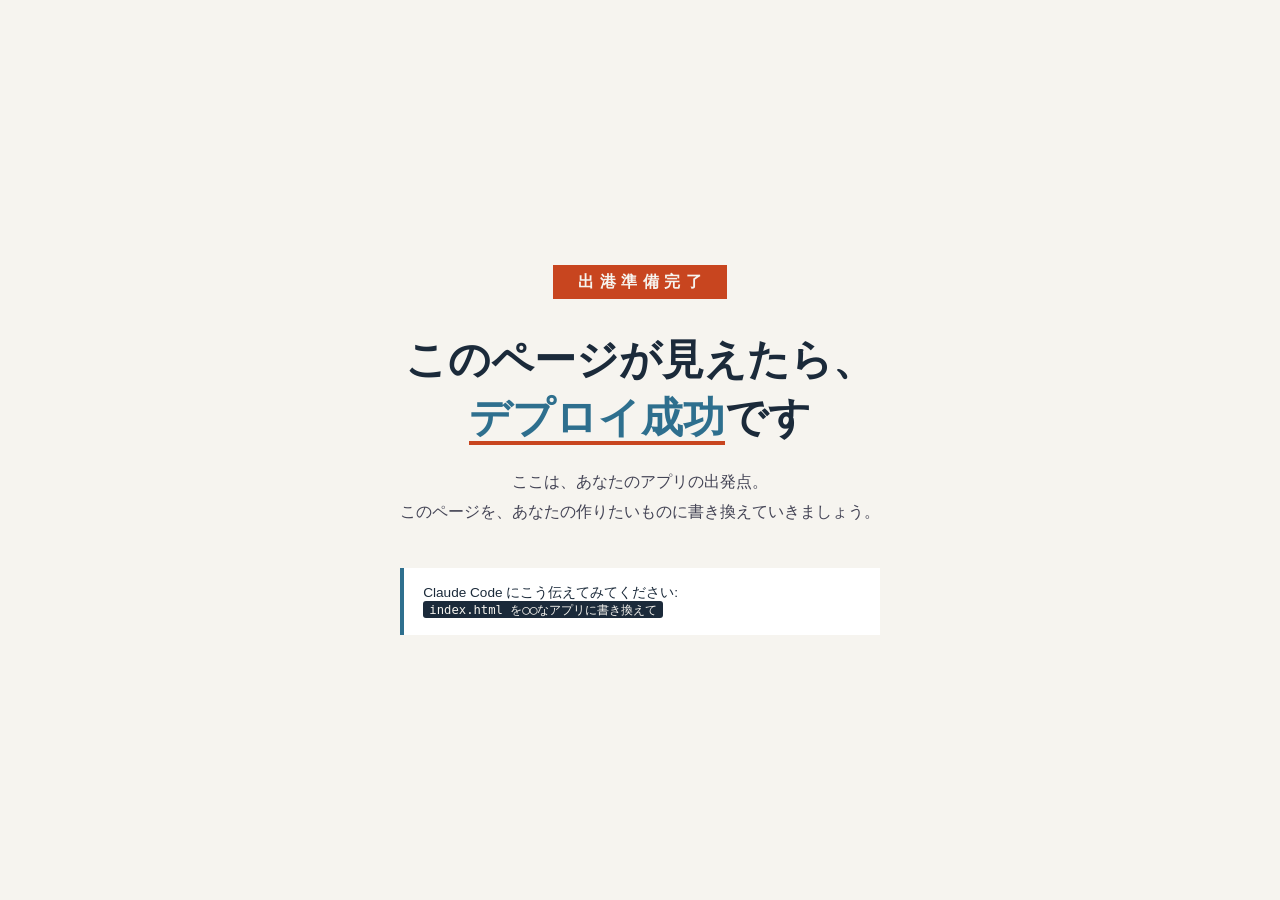
==== index.html @ 338bb966 "Initial commit" ====
<!DOCTYPE html>
<html lang="ja">
<head>
<meta charset="UTF-8">
<meta name="viewport" content="width=device-width, initial-scale=1.0">
<title>Hackatsuon Starter</title>
<style>
  :root {
    --ink: #1b2a3a;      /* 三陸の夜の海 */
    --paper: #f6f4ef;    /* 帆布 */
    --accent: #c8451f;   /* 大漁旗の朱 */
    --wave: #2e6f8e;     /* 昼の海 */
  }
  * { margin: 0; padding: 0; box-sizing: border-box; }
  body {
    font-family: "Hiragino Kaku Gothic ProN", "Yu Gothic", sans-serif;
    background: var(--paper);
    color: var(--ink);
    min-height: 100svh;
    display: grid;
    place-items: center;
    padding: 2rem;
  }
  main { max-width: 34rem; text-align: center; }
  .flag {
    display: inline-block;
    background: var(--accent);
    color: var(--paper);
    font-weight: 700;
    letter-spacing: 0.35em;
    padding: 0.4rem 1.2rem 0.4rem 1.55rem;
    margin-bottom: 2rem;
  }
  h1 {
    font-size: clamp(1.8rem, 6vw, 2.6rem);
    line-height: 1.4;
    margin-bottom: 1.2rem;
  }
  h1 em {
    font-style: normal;
    color: var(--wave);
    border-bottom: 4px solid var(--accent);
  }
  p { line-height: 1.9; color: #445; }
  .hint {
    margin-top: 2.5rem;
    font-size: 0.85rem;
    text-align: left;
    background: #fff;
    border-left: 4px solid var(--wave);
    padding: 1rem 1.2rem;
  }
  code {
    background: var(--ink);
    color: var(--paper);
    padding: 0.15em 0.5em;
    border-radius: 3px;
    font-size: 0.9em;
  }
</style>
</head>
<body>
<main>
  <span class="flag">出港準備完了</span>
  <h1>このページが見えたら、<br><em>デプロイ成功</em>です</h1>
  <p>
    ここは、あなたのアプリの出発点。<br>
    このページを、あなたの作りたいものに書き換えていきましょう。
  </p>
  <div class="hint">
    Claude Code にこう伝えてみてください:<br>
    <code>index.html を◯◯なアプリに書き換えて</code>
  </div>
</main>
</body>
</html>
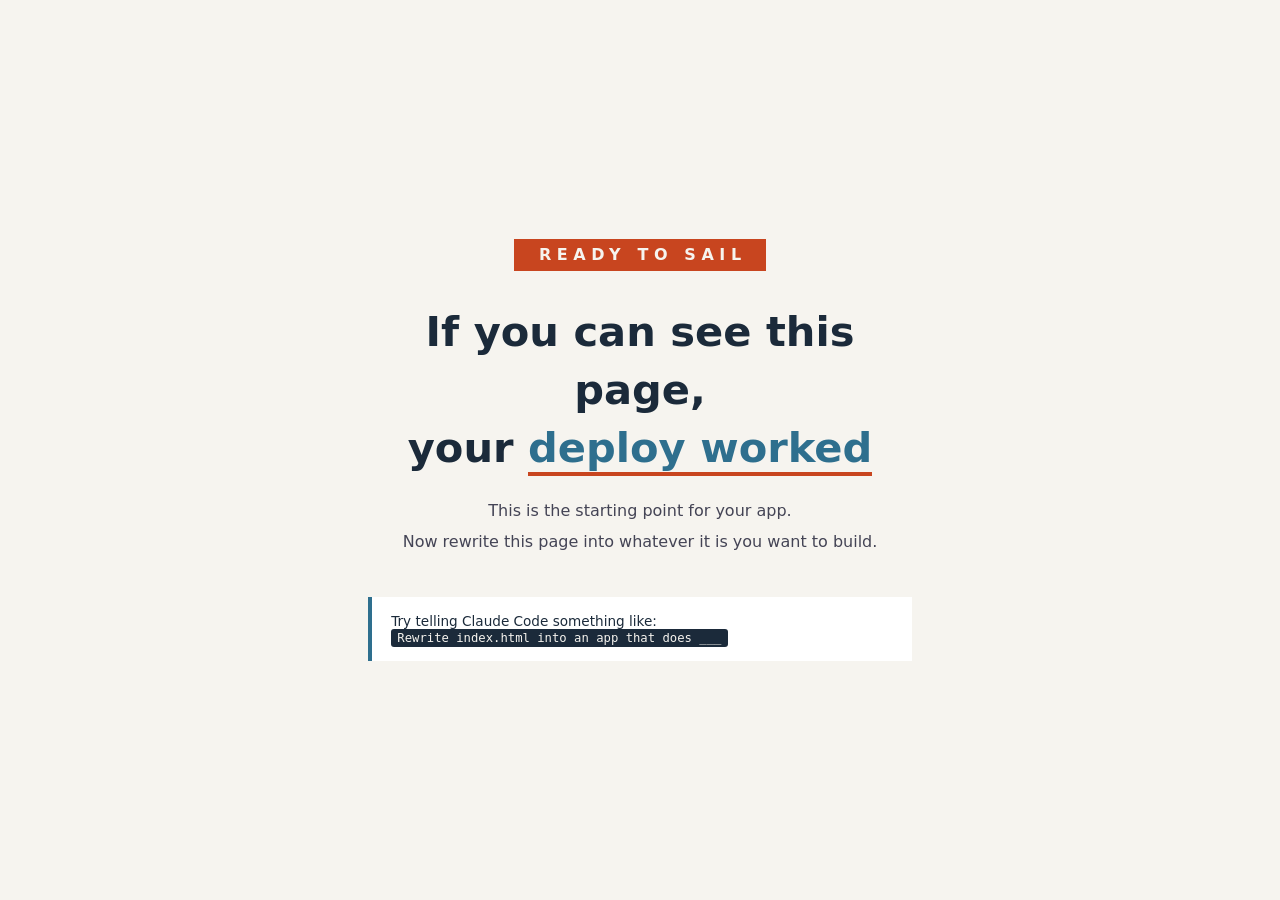
==== commit 8f5c484e: "more translations" ====
--- a/index.html
+++ b/index.html
@@ -1,19 +1,19 @@
 <!DOCTYPE html>
-<html lang="ja">
+<html lang="en">
 <head>
 <meta charset="UTF-8">
 <meta name="viewport" content="width=device-width, initial-scale=1.0">
 <title>Hackatsuon Starter</title>
 <style>
   :root {
-    --ink: #1b2a3a;      /* 三陸の夜の海 */
-    --paper: #f6f4ef;    /* 帆布 */
-    --accent: #c8451f;   /* 大漁旗の朱 */
-    --wave: #2e6f8e;     /* 昼の海 */
+    --ink: #1b2a3a;      /* the Sanriku sea at night */
+    --paper: #f6f4ef;    /* sailcloth */
+    --accent: #c8451f;   /* the vermilion of a big-catch flag */
+    --wave: #2e6f8e;     /* the sea by day */
   }
   * { margin: 0; padding: 0; box-sizing: border-box; }
   body {
-    font-family: "Hiragino Kaku Gothic ProN", "Yu Gothic", sans-serif;
+    font-family: system-ui, -apple-system, "Segoe UI", "Hiragino Kaku Gothic ProN", "Yu Gothic", sans-serif;
     background: var(--paper);
     color: var(--ink);
     min-height: 100svh;
@@ -61,15 +61,15 @@
 </head>
 <body>
 <main>
-  <span class="flag">出港準備完了</span>
-  <h1>このページが見えたら、<br><em>デプロイ成功</em>です</h1>
+  <span class="flag">READY TO SAIL</span>
+  <h1>If you can see this page,<br>your <em>deploy worked</em></h1>
   <p>
-    ここは、あなたのアプリの出発点。<br>
-    このページを、あなたの作りたいものに書き換えていきましょう。
+    This is the starting point for your app.<br>
+    Now rewrite this page into whatever it is you want to build.
   </p>
   <div class="hint">
-    Claude Code にこう伝えてみてください:<br>
-    <code>index.html を◯◯なアプリに書き換えて</code>
+    Try telling Claude Code something like:<br>
+    <code>Rewrite index.html into an app that does ___</code>
   </div>
 </main>
 </body>
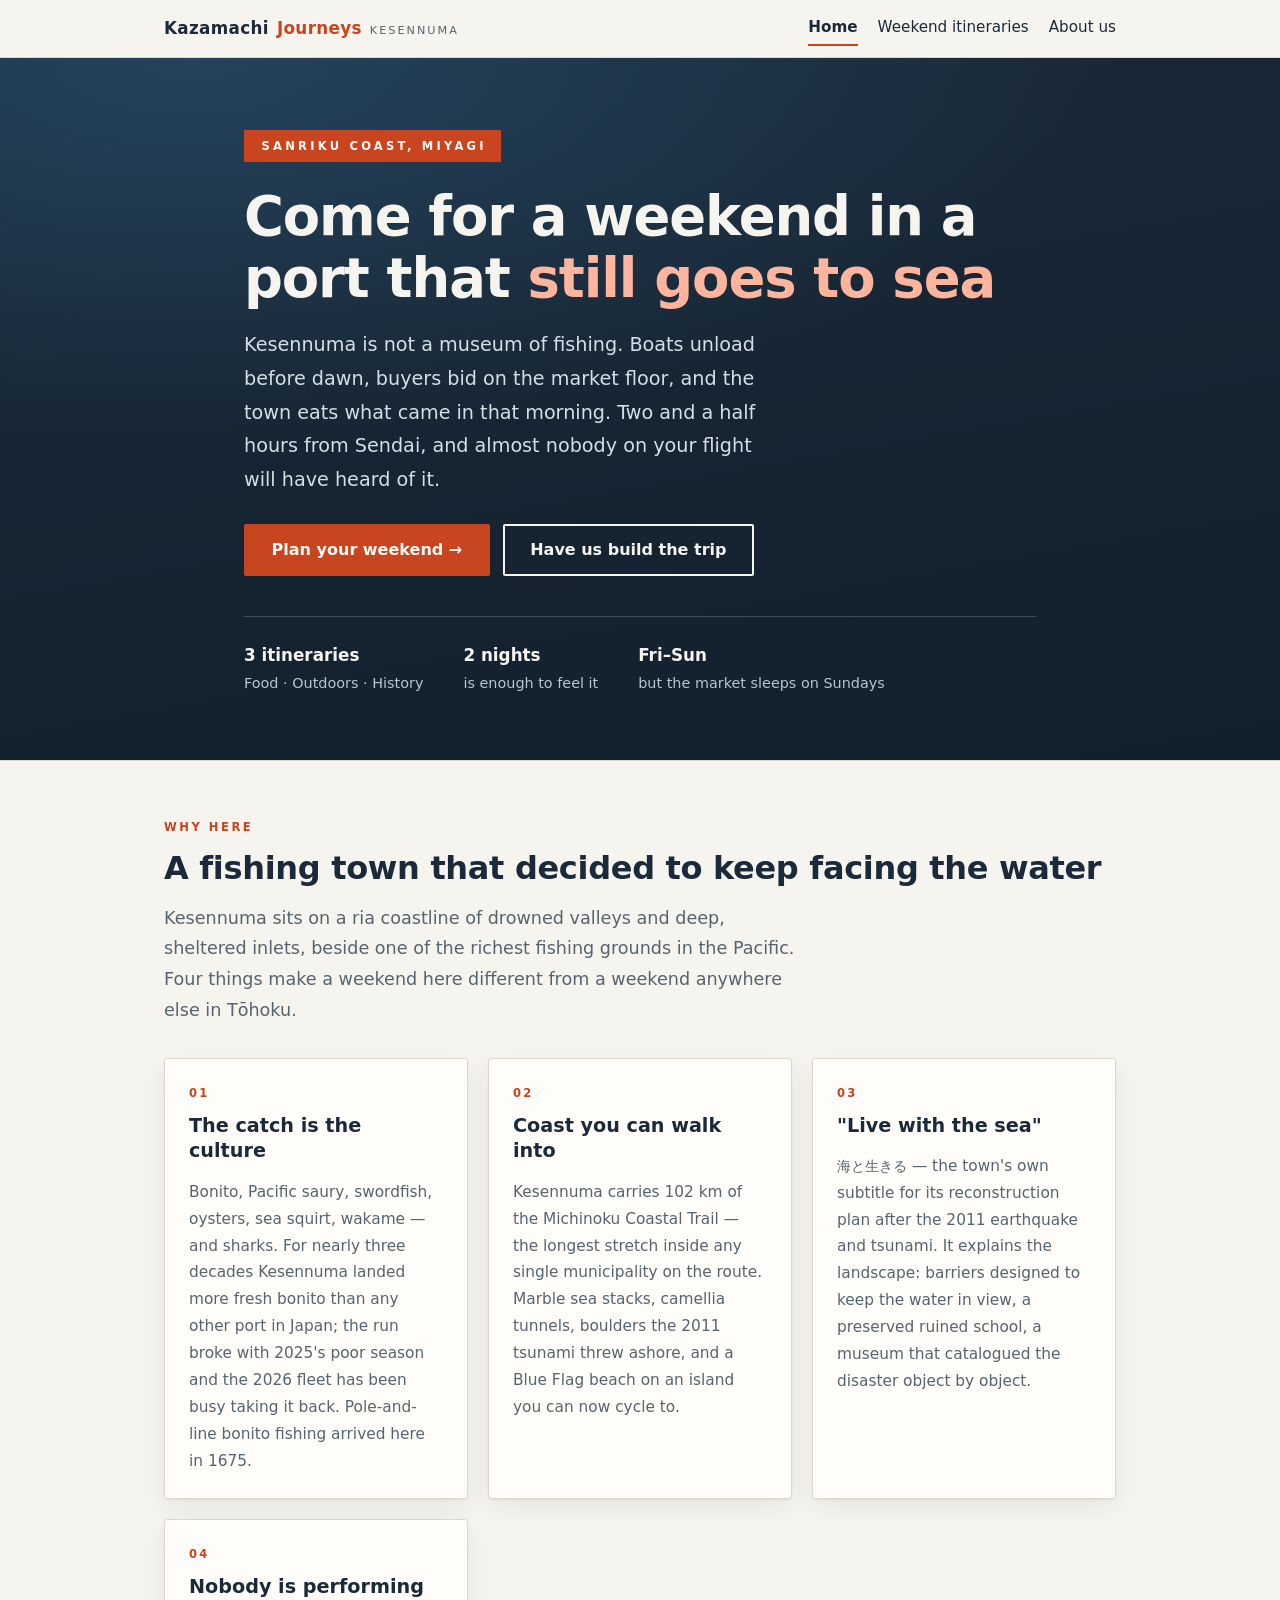
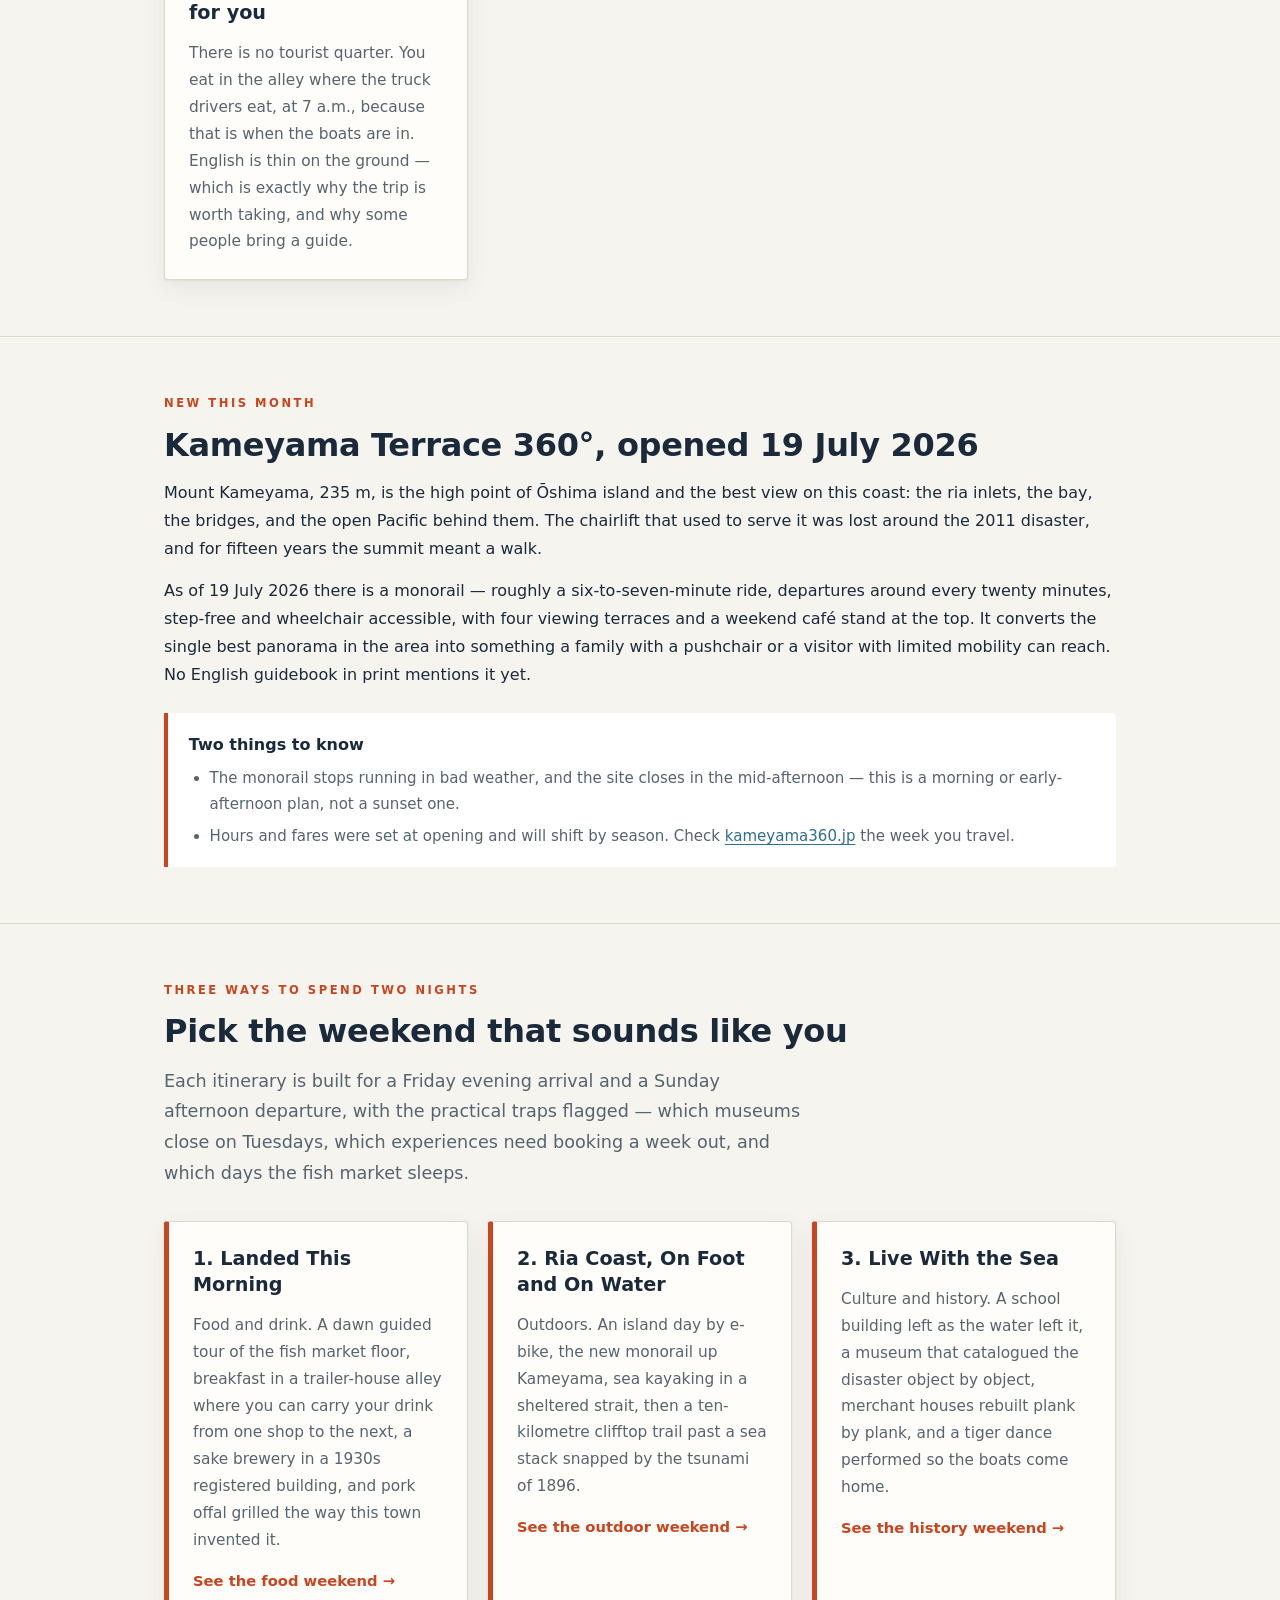
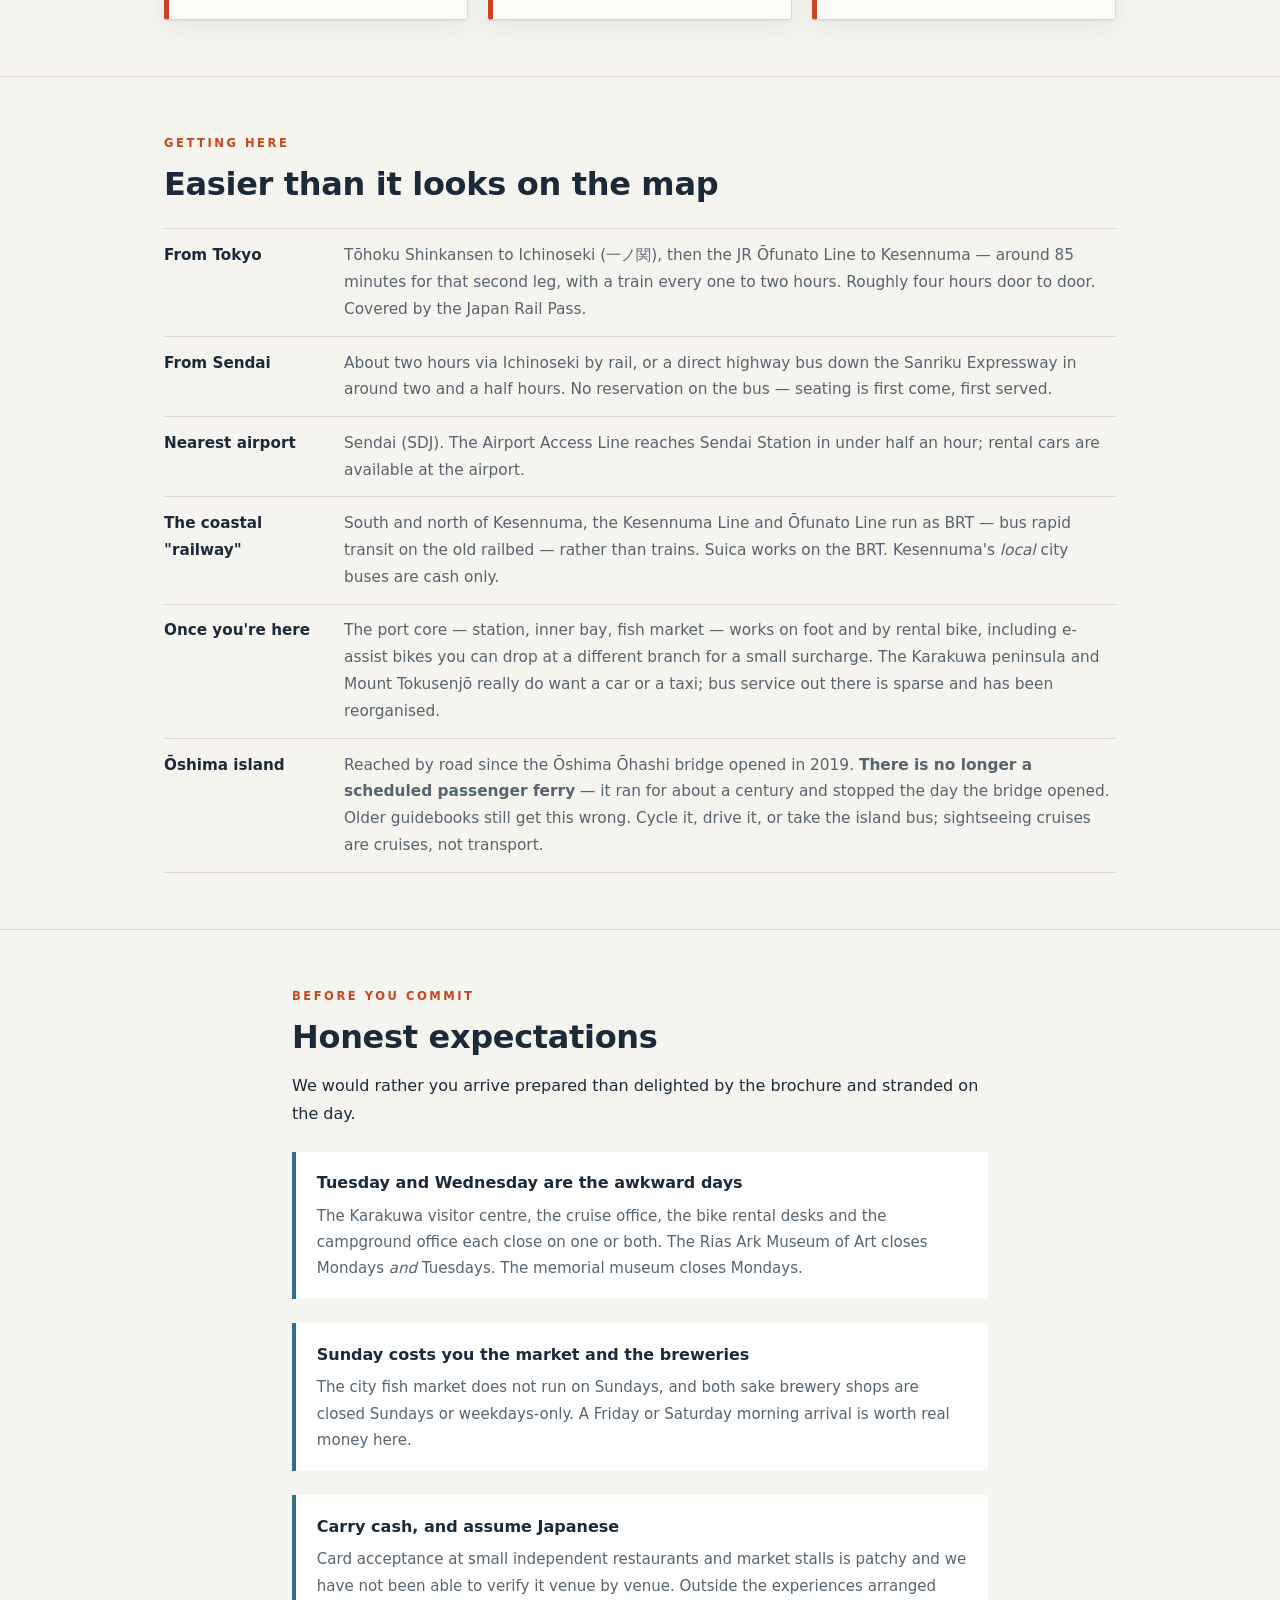
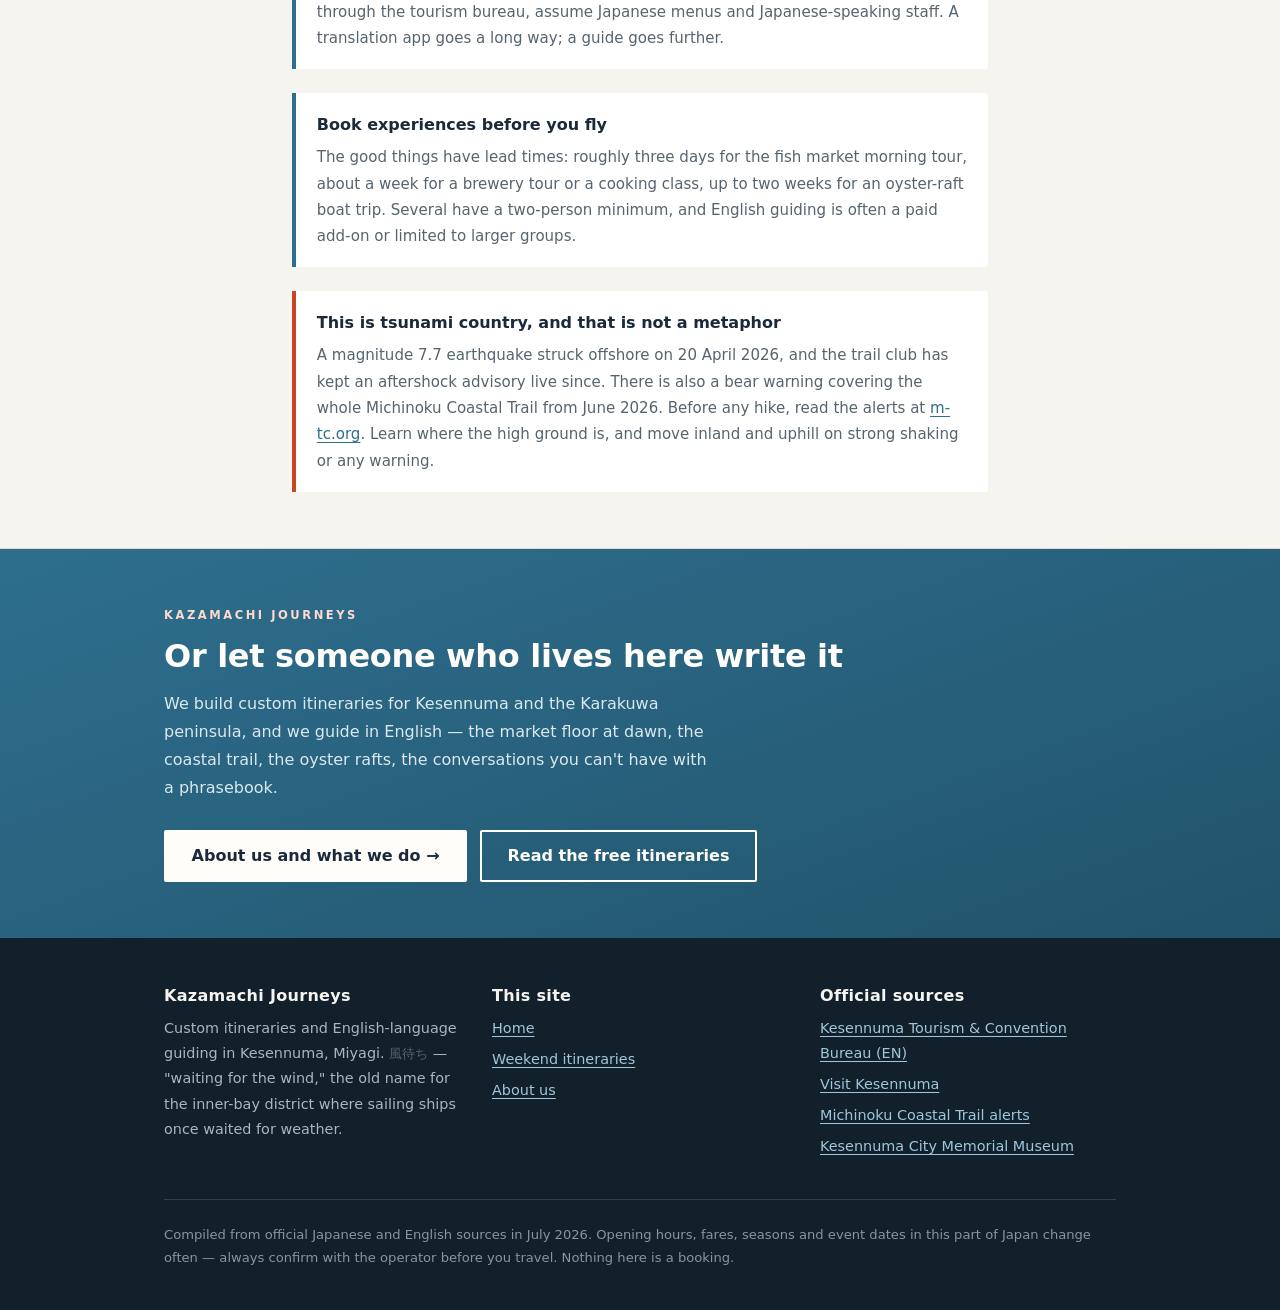
==== commit f3466436: "Replace starter page with a Kesennuma tourism site Build out a three-page static site for foreign vi" ====
--- a/index.html
+++ b/index.html
@@ -3,74 +3,335 @@
 <head>
 <meta charset="UTF-8">
 <meta name="viewport" content="width=device-width, initial-scale=1.0">
-<title>Hackatsuon Starter</title>
-<style>
-  :root {
-    --ink: #1b2a3a;      /* the Sanriku sea at night */
-    --paper: #f6f4ef;    /* sailcloth */
-    --accent: #c8451f;   /* the vermilion of a big-catch flag */
-    --wave: #2e6f8e;     /* the sea by day */
-  }
-  * { margin: 0; padding: 0; box-sizing: border-box; }
-  body {
-    font-family: system-ui, -apple-system, "Segoe UI", "Hiragino Kaku Gothic ProN", "Yu Gothic", sans-serif;
-    background: var(--paper);
-    color: var(--ink);
-    min-height: 100svh;
-    display: grid;
-    place-items: center;
-    padding: 2rem;
-  }
-  main { max-width: 34rem; text-align: center; }
-  .flag {
-    display: inline-block;
-    background: var(--accent);
-    color: var(--paper);
-    font-weight: 700;
-    letter-spacing: 0.35em;
-    padding: 0.4rem 1.2rem 0.4rem 1.55rem;
-    margin-bottom: 2rem;
-  }
-  h1 {
-    font-size: clamp(1.8rem, 6vw, 2.6rem);
-    line-height: 1.4;
-    margin-bottom: 1.2rem;
-  }
-  h1 em {
-    font-style: normal;
-    color: var(--wave);
-    border-bottom: 4px solid var(--accent);
-  }
-  p { line-height: 1.9; color: #445; }
-  .hint {
-    margin-top: 2.5rem;
-    font-size: 0.85rem;
-    text-align: left;
-    background: #fff;
-    border-left: 4px solid var(--wave);
-    padding: 1rem 1.2rem;
-  }
-  code {
-    background: var(--ink);
-    color: var(--paper);
-    padding: 0.15em 0.5em;
-    border-radius: 3px;
-    font-size: 0.9em;
-  }
-</style>
+<title>Kesennuma — a working fishing port on the Sanriku coast | Kazamachi Journeys</title>
+<meta name="description" content="An English guide to Kesennuma, Miyagi: one of Japan's great fishing ports. Weekend itineraries for food, the outdoors, and history — plus custom trips and local guiding.">
+<link rel="stylesheet" href="./style.css">
 </head>
 <body>
-<main>
-  <span class="flag">READY TO SAIL</span>
-  <h1>If you can see this page,<br>your <em>deploy worked</em></h1>
-  <p>
-    This is the starting point for your app.<br>
-    Now rewrite this page into whatever it is you want to build.
-  </p>
-  <div class="hint">
-    Try telling Claude Code something like:<br>
-    <code>Rewrite index.html into an app that does ___</code>
+<a class="skip" href="#main">Skip to content</a>
+
+<header class="site-header">
+  <div class="wrap">
+    <a class="brand" href="./index.html">
+      Kazamachi <span>Journeys</span>
+      <small>Kesennuma</small>
+    </a>
+    <nav class="nav" aria-label="Main">
+      <a href="./index.html" aria-current="page">Home</a>
+      <a href="./itineraries.html">Weekend itineraries</a>
+      <a href="./about.html">About us</a>
+    </nav>
   </div>
+</header>
+
+<main id="main">
+
+  <section class="hero">
+    <div class="wrap">
+      <span class="flag">Sanriku coast, Miyagi</span>
+      <h1>Come for a weekend in a port that <em>still goes to sea</em></h1>
+      <p>
+        Kesennuma is not a museum of fishing. Boats unload before dawn, buyers bid on
+        the market floor, and the town eats what came in that morning. Two and a half
+        hours from Sendai, and almost nobody on your flight will have heard of it.
+      </p>
+      <div class="btn-row">
+        <a class="btn btn-primary" href="./itineraries.html">Plan your weekend →</a>
+        <a class="btn btn-ghost" href="./about.html">Have us build the trip</a>
+      </div>
+      <div class="hero-meta">
+        <div><strong>3 itineraries</strong> Food · Outdoors · History</div>
+        <div><strong>2 nights</strong> is enough to feel it</div>
+        <div><strong>Fri–Sun</strong> but the market sleeps on Sundays</div>
+      </div>
+    </div>
+  </section>
+
+  <section>
+    <div class="wrap">
+      <p class="eyebrow">Why here</p>
+      <h2>A fishing town that decided to keep facing the water</h2>
+      <p class="lede">
+        Kesennuma sits on a ria coastline of drowned valleys and deep, sheltered inlets,
+        beside one of the richest fishing grounds in the Pacific. Four things make a
+        weekend here different from a weekend anywhere else in Tōhoku.
+      </p>
+
+      <div class="cards">
+        <article class="card">
+          <span class="card-num">01</span>
+          <h3>The catch is the culture</h3>
+          <p>
+            Bonito, Pacific saury, swordfish, oysters, sea squirt, wakame — and sharks.
+            For nearly three decades Kesennuma landed more fresh bonito than any other
+            port in Japan; the run broke with 2025's poor season and the 2026 fleet has
+            been busy taking it back. Pole-and-line bonito fishing arrived here in 1675.
+          </p>
+        </article>
+        <article class="card">
+          <span class="card-num">02</span>
+          <h3>Coast you can walk into</h3>
+          <p>
+            Kesennuma carries 102&nbsp;km of the Michinoku Coastal Trail — the longest
+            stretch inside any single municipality on the route. Marble sea stacks,
+            camellia tunnels, boulders the 2011 tsunami threw ashore, and a Blue Flag
+            beach on an island you can now cycle to.
+          </p>
+        </article>
+        <article class="card">
+          <span class="card-num">03</span>
+          <h3>"Live with the sea"</h3>
+          <p>
+            <span class="jp">海と生きる</span> — the town's own subtitle for its
+            reconstruction plan after the 2011 earthquake and tsunami. It explains the
+            landscape: barriers designed to keep the water in view, a preserved ruined
+            school, a museum that catalogued the disaster object by object.
+          </p>
+        </article>
+        <article class="card">
+          <span class="card-num">04</span>
+          <h3>Nobody is performing for you</h3>
+          <p>
+            There is no tourist quarter. You eat in the alley where the truck drivers eat,
+            at 7&nbsp;a.m., because that is when the boats are in. English is thin on the
+            ground — which is exactly why the trip is worth taking, and why some people
+            bring a guide.
+          </p>
+        </article>
+      </div>
+    </div>
+  </section>
+
+  <section>
+    <div class="wrap">
+      <p class="eyebrow">New this month</p>
+      <h2>Kameyama Terrace 360°, opened 19 July 2026</h2>
+      <p>
+        Mount Kameyama, 235&nbsp;m, is the high point of Ōshima island and the best view
+        on this coast: the ria inlets, the bay, the bridges, and the open Pacific behind
+        them. The chairlift that used to serve it was lost around the 2011 disaster, and
+        for fifteen years the summit meant a walk.
+      </p>
+      <p>
+        As of 19 July 2026 there is a monorail — roughly a six-to-seven-minute ride,
+        departures around every twenty minutes, step-free and wheelchair accessible, with
+        four viewing terraces and a weekend café stand at the top. It converts the single
+        best panorama in the area into something a family with a pushchair or a visitor
+        with limited mobility can reach. No English guidebook in print mentions it yet.
+      </p>
+      <div class="note warn">
+        <h4>Two things to know</h4>
+        <ul>
+          <li>The monorail stops running in bad weather, and the site closes in the
+              mid-afternoon — this is a morning or early-afternoon plan, not a sunset one.</li>
+          <li>Hours and fares were set at opening and will shift by season. Check
+              <a href="https://kameyama360.jp/" rel="noopener">kameyama360.jp</a> the week you travel.</li>
+        </ul>
+      </div>
+    </div>
+  </section>
+
+  <section>
+    <div class="wrap">
+      <p class="eyebrow">Three ways to spend two nights</p>
+      <h2>Pick the weekend that sounds like you</h2>
+      <p class="lede">
+        Each itinerary is built for a Friday evening arrival and a Sunday afternoon
+        departure, with the practical traps flagged — which museums close on Tuesdays,
+        which experiences need booking a week out, and which days the fish market sleeps.
+      </p>
+
+      <div class="cards">
+        <a class="teaser" href="./itineraries.html#food">
+          <h3>1. Landed This Morning</h3>
+          <p>
+            Food and drink. A dawn guided tour of the fish market floor, breakfast in a
+            trailer-house alley where you can carry your drink from one shop to the next,
+            a sake brewery in a 1930s registered building, and pork offal grilled the way
+            this town invented it.
+          </p>
+          <span class="more">See the food weekend →</span>
+        </a>
+        <a class="teaser" href="./itineraries.html#outdoors">
+          <h3>2. Ria Coast, On Foot and On Water</h3>
+          <p>
+            Outdoors. An island day by e-bike, the new monorail up Kameyama, sea kayaking
+            in a sheltered strait, then a ten-kilometre clifftop trail past a sea stack
+            snapped by the tsunami of 1896.
+          </p>
+          <span class="more">See the outdoor weekend →</span>
+        </a>
+        <a class="teaser" href="./itineraries.html#history">
+          <h3>3. Live With the Sea</h3>
+          <p>
+            Culture and history. A school building left as the water left it, a museum
+            that catalogued the disaster object by object, merchant houses rebuilt plank
+            by plank, and a tiger dance performed so the boats come home.
+          </p>
+          <span class="more">See the history weekend →</span>
+        </a>
+      </div>
+    </div>
+  </section>
+
+  <section>
+    <div class="wrap">
+      <p class="eyebrow">Getting here</p>
+      <h2>Easier than it looks on the map</h2>
+      <dl class="facts">
+        <div>
+          <dt>From Tokyo</dt>
+          <dd>Tōhoku Shinkansen to Ichinoseki (一ノ関), then the JR Ōfunato Line to
+              Kesennuma — around 85 minutes for that second leg, with a train every one
+              to two hours. Roughly four hours door to door. Covered by the Japan Rail Pass.</dd>
+        </div>
+        <div>
+          <dt>From Sendai</dt>
+          <dd>About two hours via Ichinoseki by rail, or a direct highway bus down the
+              Sanriku Expressway in around two and a half hours. No reservation on the
+              bus — seating is first come, first served.</dd>
+        </div>
+        <div>
+          <dt>Nearest airport</dt>
+          <dd>Sendai (SDJ). The Airport Access Line reaches Sendai Station in under
+              half an hour; rental cars are available at the airport.</dd>
+        </div>
+        <div>
+          <dt>The coastal "railway"</dt>
+          <dd>South and north of Kesennuma, the Kesennuma Line and Ōfunato Line run as
+              BRT — bus rapid transit on the old railbed — rather than trains. Suica works
+              on the BRT. Kesennuma's <em>local</em> city buses are cash only.</dd>
+        </div>
+        <div>
+          <dt>Once you're here</dt>
+          <dd>The port core — station, inner bay, fish market — works on foot and by
+              rental bike, including e-assist bikes you can drop at a different branch for
+              a small surcharge. The Karakuwa peninsula and Mount Tokusenjō really do want
+              a car or a taxi; bus service out there is sparse and has been reorganised.</dd>
+        </div>
+        <div>
+          <dt>Ōshima island</dt>
+          <dd>Reached by road since the Ōshima Ōhashi bridge opened in 2019. <strong>There
+              is no longer a scheduled passenger ferry</strong> — it ran for about a century
+              and stopped the day the bridge opened. Older guidebooks still get this wrong.
+              Cycle it, drive it, or take the island bus; sightseeing cruises are cruises,
+              not transport.</dd>
+        </div>
+      </dl>
+    </div>
+  </section>
+
+  <section>
+    <div class="wrap wrap-narrow">
+      <p class="eyebrow">Before you commit</p>
+      <h2>Honest expectations</h2>
+      <p>
+        We would rather you arrive prepared than delighted by the brochure and stranded
+        on the day.
+      </p>
+      <div class="note">
+        <h4>Tuesday and Wednesday are the awkward days</h4>
+        <p>
+          The Karakuwa visitor centre, the cruise office, the bike rental desks and the
+          campground office each close on one or both. The Rias Ark Museum of Art closes
+          Mondays <em>and</em> Tuesdays. The memorial museum closes Mondays.
+        </p>
+      </div>
+      <div class="note">
+        <h4>Sunday costs you the market and the breweries</h4>
+        <p>
+          The city fish market does not run on Sundays, and both sake brewery shops are
+          closed Sundays or weekdays-only. A Friday or Saturday morning arrival is worth
+          real money here.
+        </p>
+      </div>
+      <div class="note">
+        <h4>Carry cash, and assume Japanese</h4>
+        <p>
+          Card acceptance at small independent restaurants and market stalls is patchy and
+          we have not been able to verify it venue by venue. Outside the experiences
+          arranged through the tourism bureau, assume Japanese menus and Japanese-speaking
+          staff. A translation app goes a long way; a guide goes further.
+        </p>
+      </div>
+      <div class="note">
+        <h4>Book experiences before you fly</h4>
+        <p>
+          The good things have lead times: roughly three days for the fish market morning
+          tour, about a week for a brewery tour or a cooking class, up to two weeks for an
+          oyster-raft boat trip. Several have a two-person minimum, and English guiding is
+          often a paid add-on or limited to larger groups.
+        </p>
+      </div>
+      <div class="note warn">
+        <h4>This is tsunami country, and that is not a metaphor</h4>
+        <p>
+          A magnitude 7.7 earthquake struck offshore on 20 April 2026, and the trail club
+          has kept an aftershock advisory live since. There is also a bear warning covering
+          the whole Michinoku Coastal Trail from June 2026. Before any hike, read the
+          alerts at
+          <a href="https://m-tc.org/en/news/attention/" rel="noopener">m-tc.org</a>.
+          Learn where the high ground is, and move inland and uphill on strong shaking or
+          any warning.
+        </p>
+      </div>
+    </div>
+  </section>
+
+  <section class="cta">
+    <div class="wrap">
+      <p class="eyebrow" style="color:#ffd9cd">Kazamachi Journeys</p>
+      <h2>Or let someone who lives here write it</h2>
+      <p>
+        We build custom itineraries for Kesennuma and the Karakuwa peninsula, and we guide
+        in English — the market floor at dawn, the coastal trail, the oyster rafts, the
+        conversations you can't have with a phrasebook.
+      </p>
+      <div class="btn-row">
+        <a class="btn btn-primary" href="./about.html">About us and what we do →</a>
+        <a class="btn btn-ghost" href="./itineraries.html">Read the free itineraries</a>
+      </div>
+    </div>
+  </section>
+
 </main>
+
+<footer class="site-footer">
+  <div class="wrap">
+    <div class="footer-grid">
+      <div>
+        <h2>Kazamachi Journeys</h2>
+        <p>
+          Custom itineraries and English-language guiding in Kesennuma, Miyagi.
+          <span class="jp">風待ち</span> — "waiting for the wind," the old name for the
+          inner-bay district where sailing ships once waited for weather.
+        </p>
+      </div>
+      <div>
+        <h2>This site</h2>
+        <ul>
+          <li><a href="./index.html">Home</a></li>
+          <li><a href="./itineraries.html">Weekend itineraries</a></li>
+          <li><a href="./about.html">About us</a></li>
+        </ul>
+      </div>
+      <div>
+        <h2>Official sources</h2>
+        <ul>
+          <li><a href="https://en.kesennuma-kanko.jp/" rel="noopener">Kesennuma Tourism &amp; Convention Bureau (EN)</a></li>
+          <li><a href="https://visit-kesennuma.com/" rel="noopener">Visit Kesennuma</a></li>
+          <li><a href="https://m-tc.org/en/news/attention/" rel="noopener">Michinoku Coastal Trail alerts</a></li>
+          <li><a href="https://www.kesennuma-memorial.jp/english/" rel="noopener">Kesennuma City Memorial Museum</a></li>
+        </ul>
+      </div>
+    </div>
+    <p class="footer-base">
+      Compiled from official Japanese and English sources in July 2026. Opening hours,
+      fares, seasons and event dates in this part of Japan change often — always confirm
+      with the operator before you travel. Nothing here is a booking.
+    </p>
+  </div>
+</footer>
+
 </body>
 </html>
--- a/style.css
+++ b/style.css
@@ -0,0 +1,274 @@
+/* Kesennuma tourism site — shared styles.
+   Palette borrowed from the port itself: night sea, sailcloth, big-catch-flag vermilion. */
+
+:root {
+  --ink: #1b2a3a;      /* the Sanriku sea at night */
+  --deep: #12202c;     /* deeper still, for footers */
+  --paper: #f6f4ef;    /* sailcloth */
+  --white: #fffdf9;
+  --accent: #c8451f;   /* the vermilion of a big-catch flag */
+  --wave: #2e6f8e;     /* the sea by day */
+  --muted: #56646f;
+  --line: #ddd7cc;
+  --shadow: 0 1px 2px rgba(27, 42, 58, 0.06), 0 8px 24px rgba(27, 42, 58, 0.07);
+}
+
+* { margin: 0; padding: 0; box-sizing: border-box; }
+
+html { scroll-behavior: smooth; scroll-padding-top: 5rem; }
+
+body {
+  font-family: system-ui, -apple-system, "Segoe UI", Roboto, "Helvetica Neue", sans-serif;
+  background: var(--paper);
+  color: var(--ink);
+  line-height: 1.75;
+  -webkit-text-size-adjust: 100%;
+}
+
+img { max-width: 100%; display: block; }
+
+a { color: var(--wave); text-decoration-thickness: 1px; text-underline-offset: 0.2em; }
+a:hover { color: var(--accent); }
+
+:focus-visible { outline: 3px solid var(--wave); outline-offset: 2px; }
+
+.skip {
+  position: absolute; left: -9999px;
+  background: var(--ink); color: var(--paper); padding: 0.6rem 1rem;
+}
+.skip:focus { left: 0.5rem; top: 0.5rem; z-index: 100; }
+
+/* ---------- layout ---------- */
+
+.wrap { width: 100%; max-width: 62rem; margin: 0 auto; padding: 0 1.25rem; }
+.wrap-narrow { max-width: 46rem; }
+
+section { padding: 3.5rem 0; }
+section + section { border-top: 1px solid var(--line); }
+
+/* ---------- header / nav ---------- */
+
+.site-header {
+  position: sticky; top: 0; z-index: 20;
+  background: rgba(246, 244, 239, 0.94);
+  backdrop-filter: blur(8px);
+  border-bottom: 1px solid var(--line);
+}
+.site-header .wrap {
+  display: flex; flex-wrap: wrap; align-items: center; gap: 0.5rem 1.5rem;
+  padding-top: 0.7rem; padding-bottom: 0.7rem;
+}
+.brand {
+  font-weight: 700; letter-spacing: 0.02em; font-size: 1.05rem;
+  color: var(--ink); text-decoration: none; display: flex; align-items: baseline; gap: 0.5rem;
+}
+.brand span { color: var(--accent); }
+.brand small {
+  display: block; font-weight: 400; font-size: 0.7rem; letter-spacing: 0.18em;
+  text-transform: uppercase; color: var(--muted);
+}
+.nav { margin-left: auto; display: flex; flex-wrap: wrap; gap: 0.35rem 1.25rem; align-items: center; }
+.nav a {
+  color: var(--ink); text-decoration: none; font-size: 0.95rem;
+  padding: 0.2rem 0; border-bottom: 2px solid transparent;
+}
+.nav a:hover { border-bottom-color: var(--accent); }
+.nav a[aria-current="page"] { border-bottom-color: var(--accent); font-weight: 600; }
+
+/* ---------- buttons ---------- */
+
+.btn {
+  display: inline-block; font-weight: 600; font-size: 1rem; line-height: 1.3;
+  padding: 0.85rem 1.6rem; border-radius: 2px; text-decoration: none;
+  border: 2px solid transparent; transition: transform 0.12s ease, background 0.12s ease;
+}
+.btn-primary { background: var(--accent); color: var(--white); }
+.btn-primary:hover { background: #a93817; color: var(--white); transform: translateY(-1px); }
+.btn-ghost { border-color: var(--ink); color: var(--ink); }
+.btn-ghost:hover { background: var(--ink); color: var(--paper); }
+.btn-row { display: flex; flex-wrap: wrap; gap: 0.8rem; margin-top: 1.75rem; }
+
+/* ---------- hero ---------- */
+
+.hero {
+  background:
+    radial-gradient(120% 90% at 15% 0%, #24435c 0%, rgba(36, 67, 92, 0) 60%),
+    linear-gradient(170deg, var(--ink) 0%, var(--deep) 100%);
+  color: var(--paper);
+  padding: 4.5rem 0 4rem;
+}
+.hero .wrap { max-width: 52rem; }
+.flag {
+  display: inline-block; background: var(--accent); color: var(--white);
+  font-size: 0.72rem; font-weight: 700; letter-spacing: 0.28em; text-transform: uppercase;
+  padding: 0.35rem 0.9rem 0.35rem 1.1rem; margin-bottom: 1.5rem;
+}
+.hero h1 {
+  font-size: clamp(2rem, 6.5vw, 3.4rem); line-height: 1.15; letter-spacing: -0.02em;
+  margin-bottom: 1.1rem;
+}
+.hero h1 em { font-style: normal; color: #ffb59d; }
+.hero p { font-size: clamp(1.02rem, 2.4vw, 1.2rem); color: #d6dee5; max-width: 34rem; }
+.hero .btn-ghost { border-color: var(--paper); color: var(--paper); }
+.hero .btn-ghost:hover { background: var(--paper); color: var(--ink); }
+
+.hero-meta {
+  margin-top: 2.5rem; padding-top: 1.5rem; border-top: 1px solid rgba(246, 244, 239, 0.2);
+  display: flex; flex-wrap: wrap; gap: 1.25rem 2.5rem;
+}
+.hero-meta div { font-size: 0.9rem; color: #b9c4cd; }
+.hero-meta strong { display: block; color: var(--paper); font-size: 1.05rem; }
+
+/* ---------- page header (inner pages) ---------- */
+
+.page-head { background: var(--ink); color: var(--paper); padding: 3rem 0 2.75rem; }
+.page-head h1 { font-size: clamp(1.8rem, 5.5vw, 2.7rem); line-height: 1.2; margin-bottom: 0.9rem; }
+.page-head p { color: #cbd5dd; max-width: 40rem; }
+
+/* ---------- headings ---------- */
+
+.eyebrow {
+  font-size: 0.72rem; font-weight: 700; letter-spacing: 0.22em; text-transform: uppercase;
+  color: var(--accent); margin-bottom: 0.7rem;
+}
+h2 { font-size: clamp(1.45rem, 4vw, 2rem); line-height: 1.25; letter-spacing: -0.01em; margin-bottom: 0.9rem; }
+h3 { font-size: 1.2rem; line-height: 1.35; margin-bottom: 0.5rem; }
+h4 { font-size: 1rem; margin-bottom: 0.35rem; }
+.lede { font-size: 1.1rem; color: var(--muted); max-width: 40rem; }
+p + p, p + ul, p + ol, ul + p, h3 + p { margin-top: 0.9rem; }
+section > .wrap > h2 + .lede { margin-bottom: 2rem; }
+
+ul, ol { padding-left: 1.3rem; }
+li + li { margin-top: 0.35rem; }
+
+.jp { color: var(--muted); font-size: 0.92em; }
+
+/* ---------- cards ---------- */
+
+.cards {
+  display: grid; gap: 1.25rem; margin-top: 2rem;
+  grid-template-columns: repeat(auto-fit, minmax(15rem, 1fr));
+}
+.card {
+  background: var(--white); border: 1px solid var(--line); border-radius: 3px;
+  padding: 1.5rem; box-shadow: var(--shadow);
+}
+.card h3 { color: var(--ink); }
+.card p { font-size: 0.96rem; color: var(--muted); }
+.card-num {
+  font-size: 0.72rem; font-weight: 700; letter-spacing: 0.2em; color: var(--accent);
+  display: block; margin-bottom: 0.6rem;
+}
+
+/* itinerary teaser cards on the home page */
+.teaser {
+  display: block; background: var(--white); border: 1px solid var(--line);
+  border-left: 5px solid var(--accent); border-radius: 3px;
+  padding: 1.5rem; text-decoration: none; color: var(--ink);
+  box-shadow: var(--shadow); transition: transform 0.12s ease;
+}
+.teaser:hover { transform: translateY(-2px); color: var(--ink); }
+.teaser h3 { color: var(--ink); }
+.teaser p { color: var(--muted); font-size: 0.96rem; }
+.teaser .more { display: inline-block; margin-top: 0.9rem; color: var(--accent); font-weight: 600; font-size: 0.92rem; }
+
+/* ---------- tags ---------- */
+
+.tags { display: flex; flex-wrap: wrap; gap: 0.4rem; margin: 0.9rem 0 0; list-style: none; padding: 0; }
+.tags li {
+  margin: 0; font-size: 0.78rem; letter-spacing: 0.04em; color: var(--muted);
+  background: #eeeae1; border: 1px solid var(--line); border-radius: 999px; padding: 0.2rem 0.7rem;
+}
+
+/* ---------- itinerary blocks ---------- */
+
+.itinerary { padding-top: 3rem; }
+.itinerary > .wrap > .eyebrow { margin-bottom: 0.4rem; }
+.day {
+  background: var(--white); border: 1px solid var(--line); border-radius: 3px;
+  padding: 1.5rem; margin-top: 1.25rem; box-shadow: var(--shadow);
+}
+.day > h3 {
+  font-size: 0.78rem; font-weight: 700; letter-spacing: 0.2em; text-transform: uppercase;
+  color: var(--accent); border-bottom: 1px solid var(--line);
+  padding-bottom: 0.7rem; margin-bottom: 1.25rem;
+}
+.stop { display: grid; grid-template-columns: 7.5rem 1fr; gap: 0 1.25rem; }
+.stop + .stop { margin-top: 1.5rem; padding-top: 1.5rem; border-top: 1px dashed var(--line); }
+.stop .when {
+  font-size: 0.82rem; font-weight: 600; letter-spacing: 0.06em; text-transform: uppercase;
+  color: var(--wave); padding-top: 0.2rem;
+}
+.stop h4 { font-size: 1.05rem; }
+.stop p { font-size: 0.96rem; color: var(--muted); }
+.stop ul { font-size: 0.96rem; color: var(--muted); margin-top: 0.6rem; }
+
+/* ---------- callouts ---------- */
+
+.note {
+  background: #fff; border-left: 4px solid var(--wave); border-radius: 0 3px 3px 0;
+  padding: 1.1rem 1.3rem; margin-top: 1.5rem; font-size: 0.94rem;
+}
+.note h4 { color: var(--ink); }
+.note p, .note ul { color: var(--muted); }
+.note.warn { border-left-color: var(--accent); }
+.note.flat { background: #eeeae1; border-left-color: var(--muted); }
+
+/* ---------- placeholder marker (about page) ---------- */
+
+.placeholder {
+  border: 1px dashed var(--accent); background: #fdf3ef; border-radius: 3px;
+  padding: 1.1rem 1.3rem; margin-top: 1.5rem; font-size: 0.94rem; color: var(--muted);
+}
+.placeholder strong { color: var(--accent); }
+
+/* ---------- CTA band ---------- */
+
+.cta {
+  background: var(--wave); color: var(--white);
+  background-image: linear-gradient(160deg, #2e6f8e 0%, #21536b 100%);
+}
+.cta h2 { color: var(--white); }
+.cta p { color: #dbe8ef; max-width: 34rem; }
+.cta .btn-primary { background: var(--white); color: var(--ink); }
+.cta .btn-primary:hover { background: var(--paper); color: var(--ink); }
+.cta .btn-ghost { border-color: var(--white); color: var(--white); }
+.cta .btn-ghost:hover { background: var(--white); color: var(--ink); }
+
+/* ---------- definition-style lists ---------- */
+
+.facts { margin-top: 1.5rem; }
+.facts div { display: grid; grid-template-columns: 10rem 1fr; gap: 0 1.25rem; padding: 0.8rem 0; border-top: 1px solid var(--line); }
+.facts div:last-child { border-bottom: 1px solid var(--line); }
+.facts dt { font-weight: 600; font-size: 0.95rem; }
+.facts dd { color: var(--muted); font-size: 0.96rem; }
+
+/* ---------- footer ---------- */
+
+.site-footer { background: var(--deep); color: #a9b6c1; padding: 3rem 0 2.5rem; font-size: 0.9rem; }
+.site-footer h2 { font-size: 1rem; color: var(--paper); letter-spacing: 0.02em; margin-bottom: 0.6rem; }
+.site-footer a { color: #9fc6da; }
+.site-footer a:hover { color: #ffb59d; }
+.site-footer ul { list-style: none; padding: 0; }
+.footer-grid { display: grid; gap: 2rem; grid-template-columns: repeat(auto-fit, minmax(14rem, 1fr)); }
+.footer-base {
+  margin-top: 2.5rem; padding-top: 1.5rem; border-top: 1px solid rgba(246, 244, 239, 0.14);
+  font-size: 0.82rem; color: #8695a1;
+}
+
+/* ---------- responsive ---------- */
+
+@media (max-width: 40rem) {
+  section { padding: 2.75rem 0; }
+  .hero { padding: 3.25rem 0 2.75rem; }
+  .stop { grid-template-columns: 1fr; gap: 0.3rem; }
+  .stop .when { padding-top: 0; }
+  .facts div { grid-template-columns: 1fr; gap: 0.15rem; }
+  .btn { display: block; text-align: center; }
+  .nav { width: 100%; margin-left: 0; }
+}
+
+@media (prefers-reduced-motion: reduce) {
+  html { scroll-behavior: auto; }
+  * { transition: none !important; }
+}
